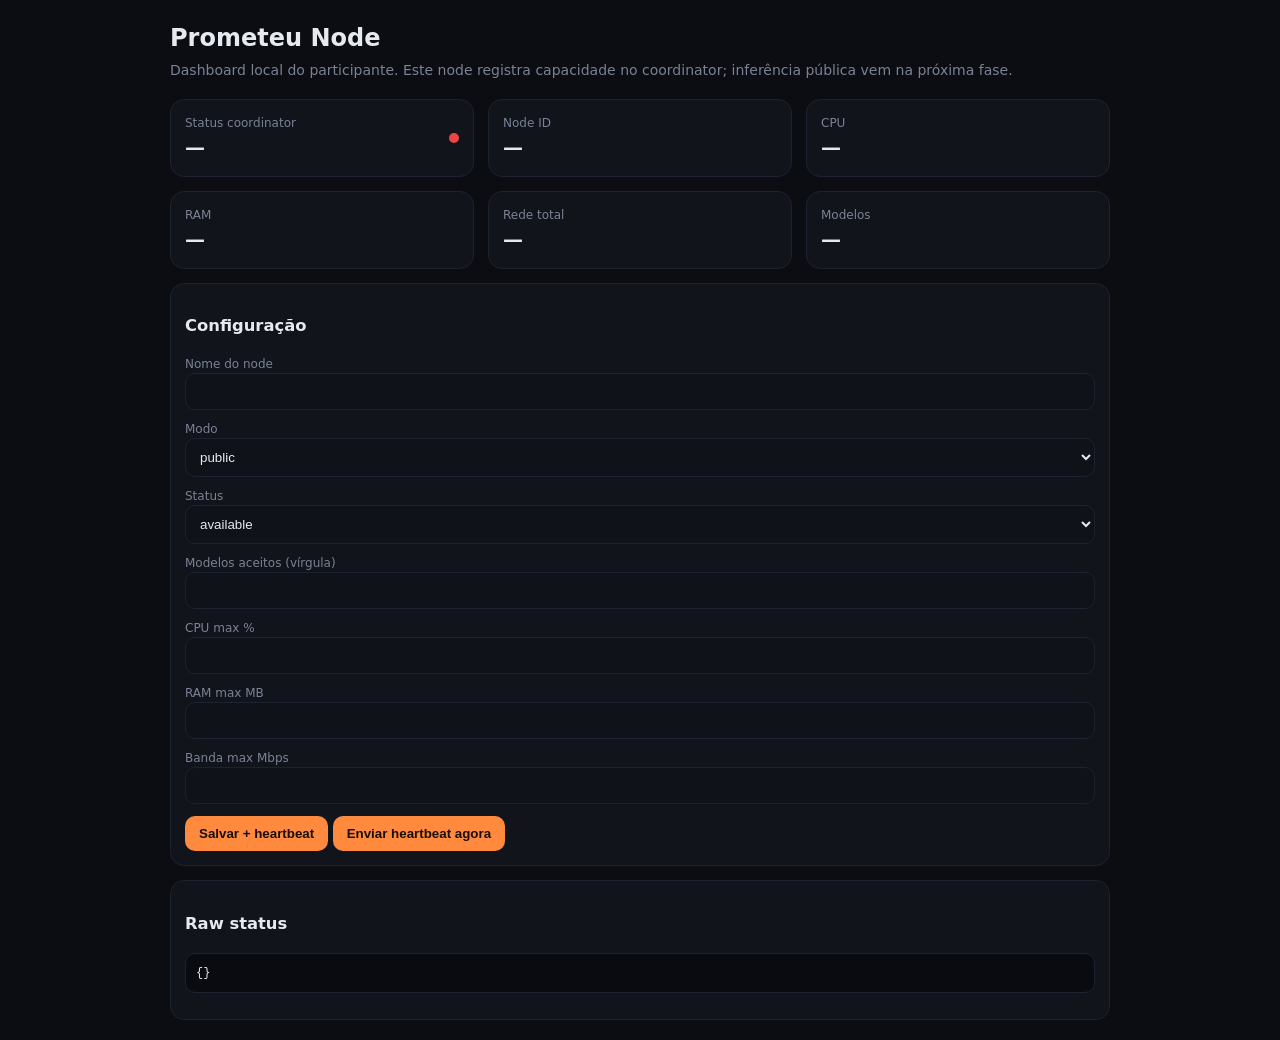
==== node/web/index.html @ 35a536c6 "feat: add public node registry and local node dashboard - Add SQLite registry endpoints to gateway -" ====
<!doctype html>
<html lang="pt-BR">
<head>
<meta charset="utf-8" />
<meta name="viewport" content="width=device-width,initial-scale=1" />
<title>Prometeu Node</title>
<style>
:root{--bg:#0b0d12;--panel:#11141b;--line:#1d2230;--text:#e6e9ef;--muted:#7a8294;--accent:#ff8a3d;--ok:#4ade80;--bad:#ef4444}
*{box-sizing:border-box} body{margin:0;background:var(--bg);color:var(--text);font:14px/1.5 system-ui,-apple-system,Segoe UI,sans-serif} main{max-width:980px;margin:0 auto;padding:20px} h1{font-size:24px;margin:0 0 4px}.sub{color:var(--muted);margin-bottom:18px}.grid{display:grid;grid-template-columns:repeat(auto-fit,minmax(260px,1fr));gap:14px}.card{background:var(--panel);border:1px solid var(--line);border-radius:14px;padding:14px}.k{color:var(--muted);font-size:12px}.v{font-size:20px;font-weight:800}.ok{color:var(--ok)}.bad{color:var(--bad)} label{display:block;color:var(--muted);font-size:12px;margin-top:10px} input,select{width:100%;background:#0f1219;color:var(--text);border:1px solid var(--line);border-radius:10px;padding:10px} button{background:var(--accent);color:#1a0d05;border:0;border-radius:10px;padding:10px 14px;font-weight:800;cursor:pointer;margin-top:12px} pre{white-space:pre-wrap;overflow:auto;background:#090b10;border:1px solid var(--line);border-radius:10px;padding:10px;font-size:12px}.row{display:flex;gap:10px;align-items:center;justify-content:space-between}.dot{width:10px;height:10px;border-radius:50%;background:var(--bad);display:inline-block}.dot.on{background:var(--ok);box-shadow:0 0 10px var(--ok)}
</style>
</head>
<body><main>
  <h1>Prometeu Node</h1>
  <div class="sub">Dashboard local do participante. Este node registra capacidade no coordinator; inferência pública vem na próxima fase.</div>

  <div class="grid">
    <div class="card"><div class="row"><div><div class="k">Status coordinator</div><div class="v" id="hb">—</div></div><span class="dot" id="dot"></span></div></div>
    <div class="card"><div class="k">Node ID</div><div class="v" id="nodeId">—</div></div>
    <div class="card"><div class="k">CPU</div><div class="v" id="cpu">—</div></div>
    <div class="card"><div class="k">RAM</div><div class="v" id="ram">—</div></div>
    <div class="card"><div class="k">Rede total</div><div class="v" id="net">—</div></div>
    <div class="card"><div class="k">Modelos</div><div class="v" id="models">—</div></div>
  </div>

  <div class="card" style="margin-top:14px">
    <h3>Configuração</h3>
    <label>Nome do node</label><input id="displayName">
    <label>Modo</label><select id="mode"><option value="public">public</option><option value="private">private</option><option value="idle-only">idle-only</option></select>
    <label>Status</label><select id="status"><option value="available">available</option><option value="paused">paused</option><option value="offline">offline</option></select>
    <label>Modelos aceitos (vírgula)</label><input id="modelsInput">
    <label>CPU max %</label><input id="cpuLimit" type="number" min="1" max="100">
    <label>RAM max MB</label><input id="ramLimit" type="number" min="128">
    <label>Banda max Mbps</label><input id="bwLimit" type="number" min="1">
    <button onclick="save()">Salvar + heartbeat</button>
    <button onclick="heartbeat()">Enviar heartbeat agora</button>
  </div>

  <div class="card" style="margin-top:14px"><h3>Raw status</h3><pre id="raw">{}</pre></div>
</main>
<script>
let last=null;
function $(id){return document.getElementById(id)}
function fmt(n,u=''){return typeof n==='number'?`${n.toFixed(n>=10?0:1)}${u}`:'—'}
async function load(){
  const r=await fetch('/api/status',{cache:'no-store'}); const d=await r.json(); last=d;
  const c=d.config, h=d.hardware, t=d.telemetry, hb=d.heartbeat;
  $('nodeId').textContent=c.node_id; $('cpu').textContent=fmt(t.cpu_percent,'%')+` / ${h.cpu_count} cores`; $('ram').textContent=`${t.ram_used_mb}MB (${fmt(t.ram_percent,'%')})`; $('net').textContent=`RX ${t.net_total_rx_mb}MB · TX ${t.net_total_tx_mb}MB`; $('models').textContent=(c.models||[]).join(', ');
  $('hb').textContent=hb.ok?'online':'erro'; $('hb').className='v '+(hb.ok?'ok':'bad'); $('dot').className='dot '+(hb.ok?'on':'');
  $('displayName').value=c.display_name||''; $('mode').value=c.mode||'public'; $('status').value=c.status||'available'; $('modelsInput').value=(c.models||[]).join(','); $('cpuLimit').value=c.limits?.cpu_percent||50; $('ramLimit').value=c.limits?.ram_mb||1024; $('bwLimit').value=c.limits?.bandwidth_mbps||20;
  $('raw').textContent=JSON.stringify(d,null,2);
}
async function save(){
  const payload={display_name:$('displayName').value,mode:$('mode').value,status:$('status').value,models:$('modelsInput').value.split(',').map(s=>s.trim()).filter(Boolean),limits:{cpu_percent:Number($('cpuLimit').value),ram_mb:Number($('ramLimit').value),bandwidth_mbps:Number($('bwLimit').value)}};
  await fetch('/api/config',{method:'POST',headers:{'Content-Type':'application/json'},body:JSON.stringify(payload)}); await heartbeat(); await load();
}
async function heartbeat(){await fetch('/api/heartbeat',{method:'POST'}).catch(()=>{}); await load();}
load(); setInterval(load,3000);
</script></body></html>
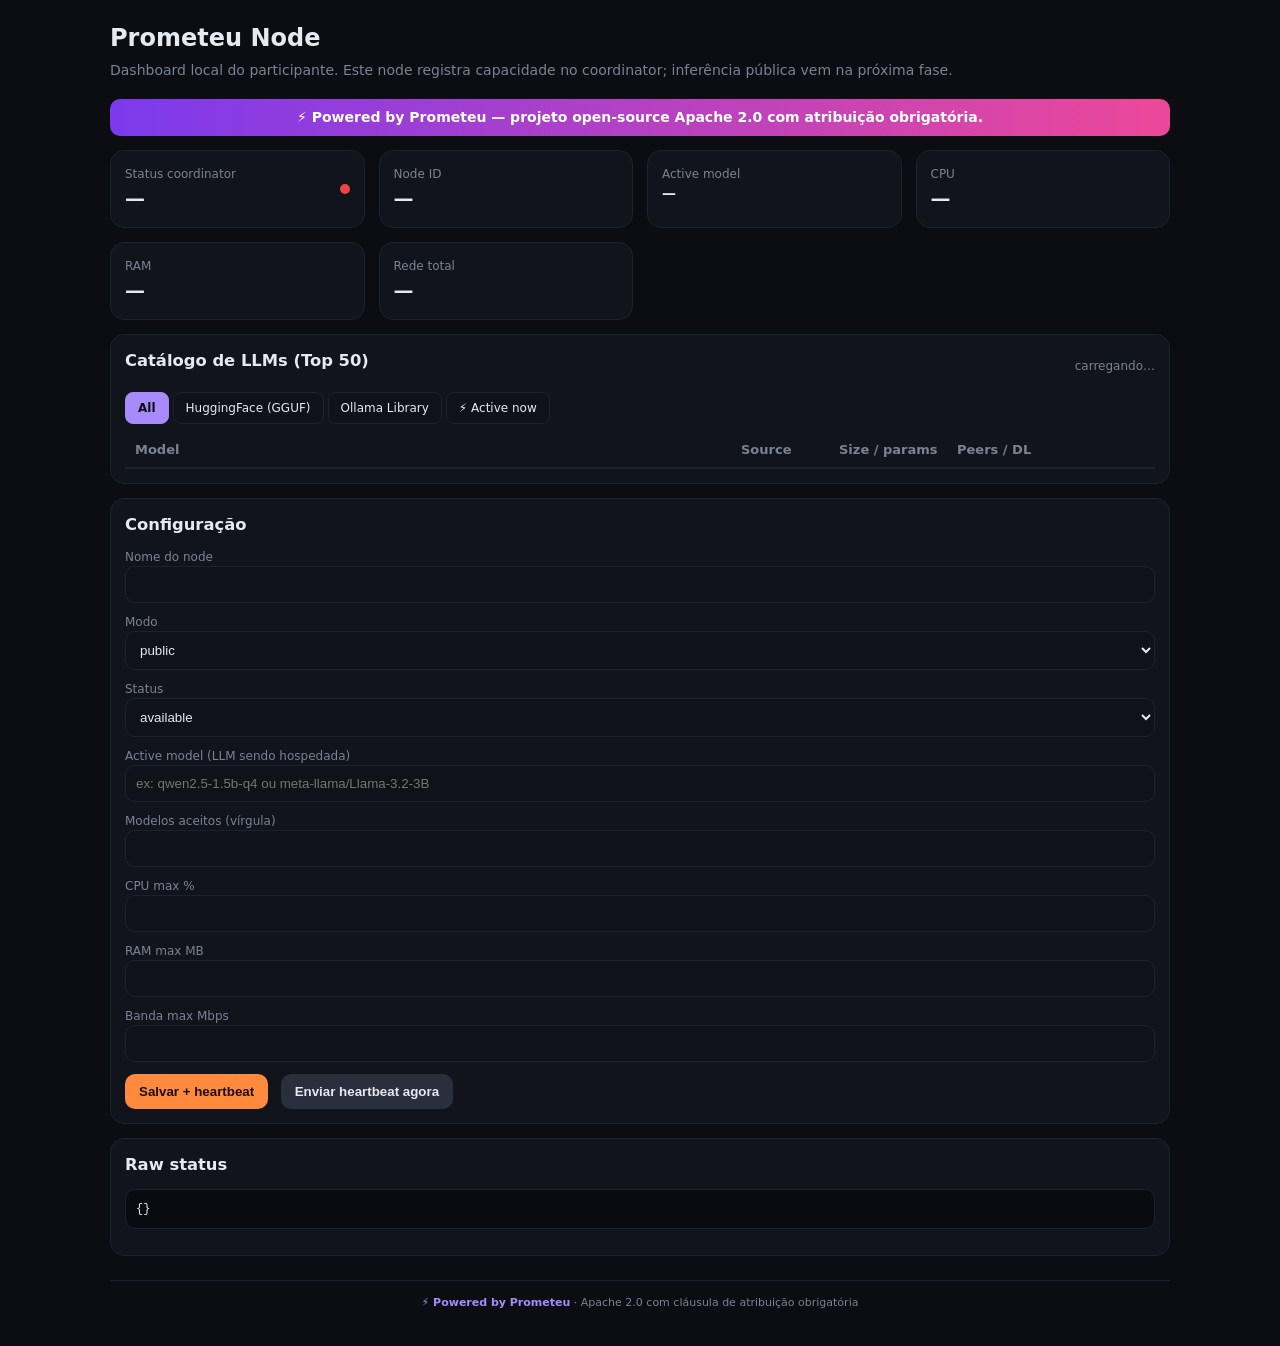
==== commit fb07ef2e: "feat(catalog): /api/catalog/llms (HF top-50 GGUF + Ollama curated) + /api/catalog/active Phase 2 + P" ====
--- a/node/web/index.html
+++ b/node/web/index.html
@@ -5,21 +5,68 @@
 <meta name="viewport" content="width=device-width,initial-scale=1" />
 <title>Prometeu Node</title>
 <style>
-:root{--bg:#0b0d12;--panel:#11141b;--line:#1d2230;--text:#e6e9ef;--muted:#7a8294;--accent:#ff8a3d;--ok:#4ade80;--bad:#ef4444}
-*{box-sizing:border-box} body{margin:0;background:var(--bg);color:var(--text);font:14px/1.5 system-ui,-apple-system,Segoe UI,sans-serif} main{max-width:980px;margin:0 auto;padding:20px} h1{font-size:24px;margin:0 0 4px}.sub{color:var(--muted);margin-bottom:18px}.grid{display:grid;grid-template-columns:repeat(auto-fit,minmax(260px,1fr));gap:14px}.card{background:var(--panel);border:1px solid var(--line);border-radius:14px;padding:14px}.k{color:var(--muted);font-size:12px}.v{font-size:20px;font-weight:800}.ok{color:var(--ok)}.bad{color:var(--bad)} label{display:block;color:var(--muted);font-size:12px;margin-top:10px} input,select{width:100%;background:#0f1219;color:var(--text);border:1px solid var(--line);border-radius:10px;padding:10px} button{background:var(--accent);color:#1a0d05;border:0;border-radius:10px;padding:10px 14px;font-weight:800;cursor:pointer;margin-top:12px} pre{white-space:pre-wrap;overflow:auto;background:#090b10;border:1px solid var(--line);border-radius:10px;padding:10px;font-size:12px}.row{display:flex;gap:10px;align-items:center;justify-content:space-between}.dot{width:10px;height:10px;border-radius:50%;background:var(--bad);display:inline-block}.dot.on{background:var(--ok);box-shadow:0 0 10px var(--ok)}
+:root{--bg:#0b0d12;--panel:#11141b;--line:#1d2230;--text:#e6e9ef;--muted:#7a8294;--accent:#ff8a3d;--accent2:#a78bfa;--ok:#4ade80;--bad:#ef4444}
+*{box-sizing:border-box} body{margin:0;background:var(--bg);color:var(--text);font:14px/1.5 system-ui,-apple-system,Segoe UI,sans-serif}
+main{max-width:1100px;margin:0 auto;padding:20px}
+h1{font-size:24px;margin:0 0 4px} h3{margin:0 0 10px}
+.sub{color:var(--muted);margin-bottom:18px}
+.grid{display:grid;grid-template-columns:repeat(auto-fit,minmax(220px,1fr));gap:14px}
+.card{background:var(--panel);border:1px solid var(--line);border-radius:14px;padding:14px}
+.k{color:var(--muted);font-size:12px}
+.v{font-size:20px;font-weight:800}
+.ok{color:var(--ok)} .bad{color:var(--bad)}
+label{display:block;color:var(--muted);font-size:12px;margin-top:10px}
+input,select{width:100%;background:#0f1219;color:var(--text);border:1px solid var(--line);border-radius:10px;padding:10px}
+button{background:var(--accent);color:#1a0d05;border:0;border-radius:10px;padding:10px 14px;font-weight:800;cursor:pointer;margin-top:12px;margin-right:8px}
+button.secondary{background:#2a2f3d;color:var(--text)}
+pre{white-space:pre-wrap;overflow:auto;background:#090b10;border:1px solid var(--line);border-radius:10px;padding:10px;font-size:12px}
+.row{display:flex;gap:10px;align-items:center;justify-content:space-between}
+.dot{width:10px;height:10px;border-radius:50%;background:var(--bad);display:inline-block}
+.dot.on{background:var(--ok);box-shadow:0 0 10px var(--ok)}
+.cat-row{display:grid;grid-template-columns:1fr 90px 110px 90px 90px;gap:8px;padding:8px 10px;border-bottom:1px solid var(--line);align-items:center;font-size:13px}
+.cat-row:hover{background:#0e1117;cursor:pointer}
+.cat-row.selected{background:rgba(167,139,250,.12);border-left:3px solid var(--accent2);padding-left:7px}
+.cat-row .name{font-weight:700;overflow:hidden;text-overflow:ellipsis;white-space:nowrap}
+.cat-row .meta{color:var(--muted);font-size:11px}
+.tabs{display:flex;gap:4px;margin-bottom:8px}
+.tab{padding:6px 12px;border-radius:8px;cursor:pointer;background:#0f1219;border:1px solid var(--line);font-size:12px}
+.tab.active{background:var(--accent2);color:#0b0d12;border-color:var(--accent2);font-weight:700}
+.badge-attr{background:linear-gradient(90deg,#7c3aed,#ec4899);color:#fff;padding:8px 14px;border-radius:10px;font-weight:700;text-align:center;margin-bottom:14px}
+.badge-attr a{color:#fff;text-decoration:none}
+footer{margin-top:24px;padding:14px;text-align:center;color:var(--muted);font-size:11px;border-top:1px solid var(--line)}
+footer a{color:var(--accent2);font-weight:600;text-decoration:none}
 </style>
 </head>
 <body><main>
   <h1>Prometeu Node</h1>
   <div class="sub">Dashboard local do participante. Este node registra capacidade no coordinator; inferência pública vem na próxima fase.</div>
 
+  <div class="badge-attr">
+    ⚡ <a href="https://github.com/maxwellmelo/prometeu" target="_blank" rel="noopener" id="brandLink">Powered by Prometeu</a>
+    — projeto open-source Apache 2.0 com atribuição obrigatória.
+  </div>
+
   <div class="grid">
     <div class="card"><div class="row"><div><div class="k">Status coordinator</div><div class="v" id="hb">—</div></div><span class="dot" id="dot"></span></div></div>
     <div class="card"><div class="k">Node ID</div><div class="v" id="nodeId">—</div></div>
+    <div class="card"><div class="k">Active model</div><div class="v" id="activeModel" style="font-size:14px">—</div></div>
     <div class="card"><div class="k">CPU</div><div class="v" id="cpu">—</div></div>
     <div class="card"><div class="k">RAM</div><div class="v" id="ram">—</div></div>
     <div class="card"><div class="k">Rede total</div><div class="v" id="net">—</div></div>
-    <div class="card"><div class="k">Modelos</div><div class="v" id="models">—</div></div>
+  </div>
+
+  <div class="card" style="margin-top:14px">
+    <div class="row" style="margin-bottom:8px"><h3>Catálogo de LLMs (Top 50)</h3><span class="k" id="catStatus">carregando…</span></div>
+    <div class="tabs">
+      <div class="tab active" data-source="all" onclick="setSource('all')">All</div>
+      <div class="tab" data-source="hf" onclick="setSource('hf')">HuggingFace (GGUF)</div>
+      <div class="tab" data-source="ollama" onclick="setSource('ollama')">Ollama Library</div>
+      <div class="tab" data-source="active" onclick="setSource('active')">⚡ Active now</div>
+    </div>
+    <div class="cat-row" style="font-weight:700;color:var(--muted);border-bottom:2px solid var(--line)">
+      <div>Model</div><div>Source</div><div>Size / params</div><div>Peers / DL</div><div></div>
+    </div>
+    <div id="catalogList" style="max-height:420px;overflow:auto"></div>
   </div>
 
   <div class="card" style="margin-top:14px">
@@ -27,32 +74,135 @@
     <label>Nome do node</label><input id="displayName">
     <label>Modo</label><select id="mode"><option value="public">public</option><option value="private">private</option><option value="idle-only">idle-only</option></select>
     <label>Status</label><select id="status"><option value="available">available</option><option value="paused">paused</option><option value="offline">offline</option></select>
+    <label>Active model (LLM sendo hospedada)</label><input id="activeModelInput" placeholder="ex: qwen2.5-1.5b-q4 ou meta-llama/Llama-3.2-3B">
     <label>Modelos aceitos (vírgula)</label><input id="modelsInput">
     <label>CPU max %</label><input id="cpuLimit" type="number" min="1" max="100">
     <label>RAM max MB</label><input id="ramLimit" type="number" min="128">
     <label>Banda max Mbps</label><input id="bwLimit" type="number" min="1">
     <button onclick="save()">Salvar + heartbeat</button>
-    <button onclick="heartbeat()">Enviar heartbeat agora</button>
+    <button class="secondary" onclick="heartbeat()">Enviar heartbeat agora</button>
   </div>
 
   <div class="card" style="margin-top:14px"><h3>Raw status</h3><pre id="raw">{}</pre></div>
+
+  <footer>
+    <a href="https://github.com/maxwellmelo/prometeu" target="_blank" rel="noopener">⚡ Powered by Prometeu</a>
+    · Apache 2.0 com cláusula de atribuição obrigatória
+  </footer>
 </main>
 <script>
 let last=null;
+let catCache={all:null,hf:null,ollama:null,active:null};
+let currentSource='all';
 function $(id){return document.getElementById(id)}
 function fmt(n,u=''){return typeof n==='number'?`${n.toFixed(n>=10?0:1)}${u}`:'—'}
+function fmtBytes(b){if(!b)return '—';const u=['B','KB','MB','GB'];let i=0,n=b;while(n>=1024&&i<3){n/=1024;i++}return n.toFixed(1)+u[i]}
+function fmtCount(n){if(!n)return '—';if(n>=1e6)return (n/1e6).toFixed(1)+'M';if(n>=1e3)return (n/1e3).toFixed(1)+'k';return n}
+
+function getCoordBase(){
+  return (last && last.config && last.config.coordinator_url) || 'https://prometeu.mx3dev.com';
+}
+
 async function load(){
   const r=await fetch('/api/status',{cache:'no-store'}); const d=await r.json(); last=d;
   const c=d.config, h=d.hardware, t=d.telemetry, hb=d.heartbeat;
-  $('nodeId').textContent=c.node_id; $('cpu').textContent=fmt(t.cpu_percent,'%')+` / ${h.cpu_count} cores`; $('ram').textContent=`${t.ram_used_mb}MB (${fmt(t.ram_percent,'%')})`; $('net').textContent=`RX ${t.net_total_rx_mb}MB · TX ${t.net_total_tx_mb}MB`; $('models').textContent=(c.models||[]).join(', ');
+  $('nodeId').textContent=c.node_id;
+  $('activeModel').textContent=c.active_model||(c.models||[])[0]||'—';
+  $('cpu').textContent=fmt(t.cpu_percent,'%')+` / ${h.cpu_count} cores`;
+  $('ram').textContent=`${t.ram_used_mb}MB (${fmt(t.ram_percent,'%')})`;
+  $('net').textContent=`RX ${t.net_total_rx_mb}MB · TX ${t.net_total_tx_mb}MB`;
   $('hb').textContent=hb.ok?'online':'erro'; $('hb').className='v '+(hb.ok?'ok':'bad'); $('dot').className='dot '+(hb.ok?'on':'');
-  $('displayName').value=c.display_name||''; $('mode').value=c.mode||'public'; $('status').value=c.status||'available'; $('modelsInput').value=(c.models||[]).join(','); $('cpuLimit').value=c.limits?.cpu_percent||50; $('ramLimit').value=c.limits?.ram_mb||1024; $('bwLimit').value=c.limits?.bandwidth_mbps||20;
+  $('displayName').value=c.display_name||''; $('mode').value=c.mode||'public'; $('status').value=c.status||'available';
+  $('activeModelInput').value=c.active_model||'';
+  $('modelsInput').value=(c.models||[]).join(',');
+  $('cpuLimit').value=c.limits?.cpu_percent||50; $('ramLimit').value=c.limits?.ram_mb||1024; $('bwLimit').value=c.limits?.bandwidth_mbps||20;
   $('raw').textContent=JSON.stringify(d,null,2);
 }
+
+async function fetchCatalog(source){
+  if(catCache[source]) return catCache[source];
+  $('catStatus').textContent='buscando ' + source + '…';
+  const base=getCoordBase();
+  try{
+    if(source==='active'){
+      const r=await fetch(base+'/api/catalog/active',{cache:'no-store'});
+      catCache[source]=await r.json();
+    } else {
+      const url=base+'/api/catalog/llms?source='+(source==='all'?'all':source)+'&limit=50';
+      const r=await fetch(url,{cache:'no-store'});
+      catCache[source]=await r.json();
+    }
+    $('catStatus').textContent='atualizado';
+  }catch(e){
+    $('catStatus').textContent='erro: '+e.message;
+    return null;
+  }
+  return catCache[source];
+}
+
+function renderCatalog(source,data){
+  const list=$('catalogList'); list.innerHTML='';
+  if(!data){list.innerHTML='<div class="cat-row"><div class="meta">Sem dados — coordinator offline?</div></div>';return}
+  const current=last?.config?.active_model;
+  let rows=[];
+
+  if(source==='active'){
+    rows=(data.models||[]).map(m=>({
+      id:m.model_id, src:m.source, size:`${m.peers} peers`,
+      meta:`${m.cpu_cores_total} cores · ${(m.ram_mb_total/1024).toFixed(1)}GB`,
+      sortLabel:m.peers,
+    }));
+    if(!rows.length){list.innerHTML='<div class="cat-row"><div class="meta">Nenhuma LLM sendo hospedada por nodes públicos ainda.</div></div>';return}
+  } else {
+    const hf=(data.huggingface||[]).map(m=>({id:m.id,src:'HF',size:m.tags?.find(t=>/[0-9]+[BM]/.test(t))||'—',meta:fmtCount(m.downloads)+' DL',sortLabel:m.downloads}));
+    const ol=(data.ollama||[]).map(m=>({id:m.id,src:'Ollama',size:m.size_bytes_latest?fmtBytes(m.size_bytes_latest):(m.params||'—'),meta:m.family,sortLabel:0}));
+    if(source==='hf') rows=hf;
+    else if(source==='ollama') rows=ol;
+    else rows=[...ol,...hf];
+  }
+
+  rows.forEach(row=>{
+    const div=document.createElement('div');
+    div.className='cat-row'+(row.id===current?' selected':'');
+    div.innerHTML=`<div class="name" title="${row.id}">${row.id}</div><div class="meta">${row.src}</div><div class="meta">${row.size}</div><div class="meta">${row.meta}</div><div><button style="padding:4px 8px;font-size:11px;margin:0" onclick="useModel('${row.id.replace(/'/g,"\\'")}')">Usar</button></div>`;
+    list.appendChild(div);
+  });
+}
+
+async function setSource(s){
+  document.querySelectorAll('.tab').forEach(t=>t.classList.toggle('active',t.dataset.source===s));
+  currentSource=s;
+  const data=await fetchCatalog(s);
+  renderCatalog(s,data);
+}
+
+function useModel(id){
+  $('activeModelInput').value=id;
+  $('activeModelInput').scrollIntoView({behavior:'smooth',block:'center'});
+  $('activeModelInput').focus();
+}
+
 async function save(){
-  const payload={display_name:$('displayName').value,mode:$('mode').value,status:$('status').value,models:$('modelsInput').value.split(',').map(s=>s.trim()).filter(Boolean),limits:{cpu_percent:Number($('cpuLimit').value),ram_mb:Number($('ramLimit').value),bandwidth_mbps:Number($('bwLimit').value)}};
-  await fetch('/api/config',{method:'POST',headers:{'Content-Type':'application/json'},body:JSON.stringify(payload)}); await heartbeat(); await load();
-}
+  const activeModel=$('activeModelInput').value.trim()||null;
+  const modelsList=$('modelsInput').value.split(',').map(s=>s.trim()).filter(Boolean);
+  // ensure active_model is in models list
+  if(activeModel && !modelsList.includes(activeModel)) modelsList.unshift(activeModel);
+  const payload={
+    display_name:$('displayName').value,
+    mode:$('mode').value,
+    status:$('status').value,
+    active_model:activeModel,
+    models:modelsList,
+    limits:{cpu_percent:Number($('cpuLimit').value),ram_mb:Number($('ramLimit').value),bandwidth_mbps:Number($('bwLimit').value)},
+  };
+  await fetch('/api/config',{method:'POST',headers:{'Content-Type':'application/json'},body:JSON.stringify(payload)});
+  await heartbeat();
+  await load();
+}
+
 async function heartbeat(){await fetch('/api/heartbeat',{method:'POST'}).catch(()=>{}); await load();}
-load(); setInterval(load,3000);
+
+load().then(()=>setSource('all'));
+setInterval(load,3000);
+setInterval(()=>{catCache.active=null;if(currentSource==='active')setSource('active')},10000);
 </script></body></html>
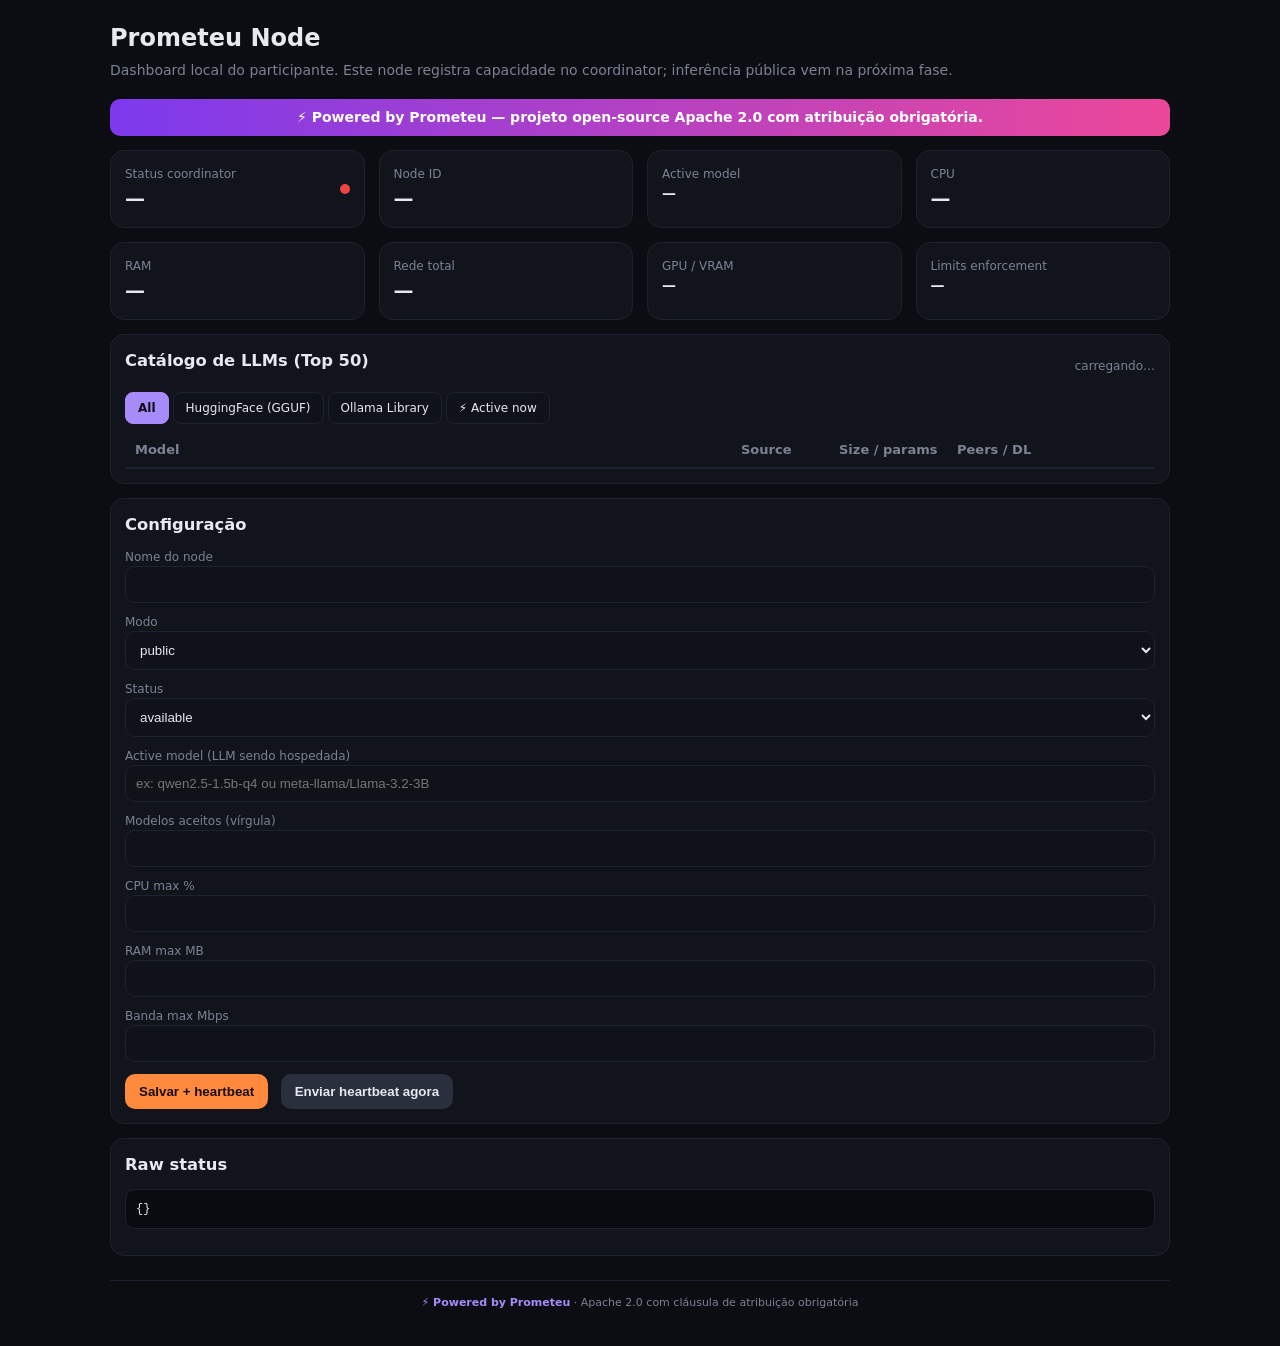
==== commit b4d60257: "feat(node): detect GPU and enforce resource limits" ====
--- a/node/web/index.html
+++ b/node/web/index.html
@@ -53,6 +53,8 @@
     <div class="card"><div class="k">CPU</div><div class="v" id="cpu">—</div></div>
     <div class="card"><div class="k">RAM</div><div class="v" id="ram">—</div></div>
     <div class="card"><div class="k">Rede total</div><div class="v" id="net">—</div></div>
+    <div class="card"><div class="k">GPU / VRAM</div><div class="v" id="gpu" style="font-size:14px">—</div></div>
+    <div class="card"><div class="k">Limits enforcement</div><div class="v" id="limitsState" style="font-size:14px">—</div></div>
   </div>
 
   <div class="card" style="margin-top:14px">
@@ -111,12 +113,18 @@
   $('cpu').textContent=fmt(t.cpu_percent,'%')+` / ${h.cpu_count} cores`;
   $('ram').textContent=`${t.ram_used_mb}MB (${fmt(t.ram_percent,'%')})`;
   $('net').textContent=`RX ${t.net_total_rx_mb}MB · TX ${t.net_total_tx_mb}MB`;
+  const gpus=h.gpus||[];
+  $('gpu').textContent=gpus.length?gpus.map(g=>`${g.vendor} ${g.model||''} ${g.vram_mb?g.vram_mb+'MB':'VRAM ?'}`).join(' · '):'nenhuma';
+  const rl=d.resource_limits||{};
+  $('limitsState').textContent=rl.applied?'enforced':'not enforced';
+  $('limitsState').className='v '+(rl.applied?'ok':'bad');
   $('hb').textContent=hb.ok?'online':'erro'; $('hb').className='v '+(hb.ok?'ok':'bad'); $('dot').className='dot '+(hb.ok?'on':'');
   $('displayName').value=c.display_name||''; $('mode').value=c.mode||'public'; $('status').value=c.status||'available';
   $('activeModelInput').value=c.active_model||'';
   $('modelsInput').value=(c.models||[]).join(',');
   $('cpuLimit').value=c.limits?.cpu_percent||50; $('ramLimit').value=c.limits?.ram_mb||1024; $('bwLimit').value=c.limits?.bandwidth_mbps||20;
   $('raw').textContent=JSON.stringify(d,null,2);
+  if(d.resource_limits && !d.resource_limits.applied && d.resource_limits.err) $('catStatus').textContent='limits: '+d.resource_limits.err;
 }
 
 async function fetchCatalog(source){
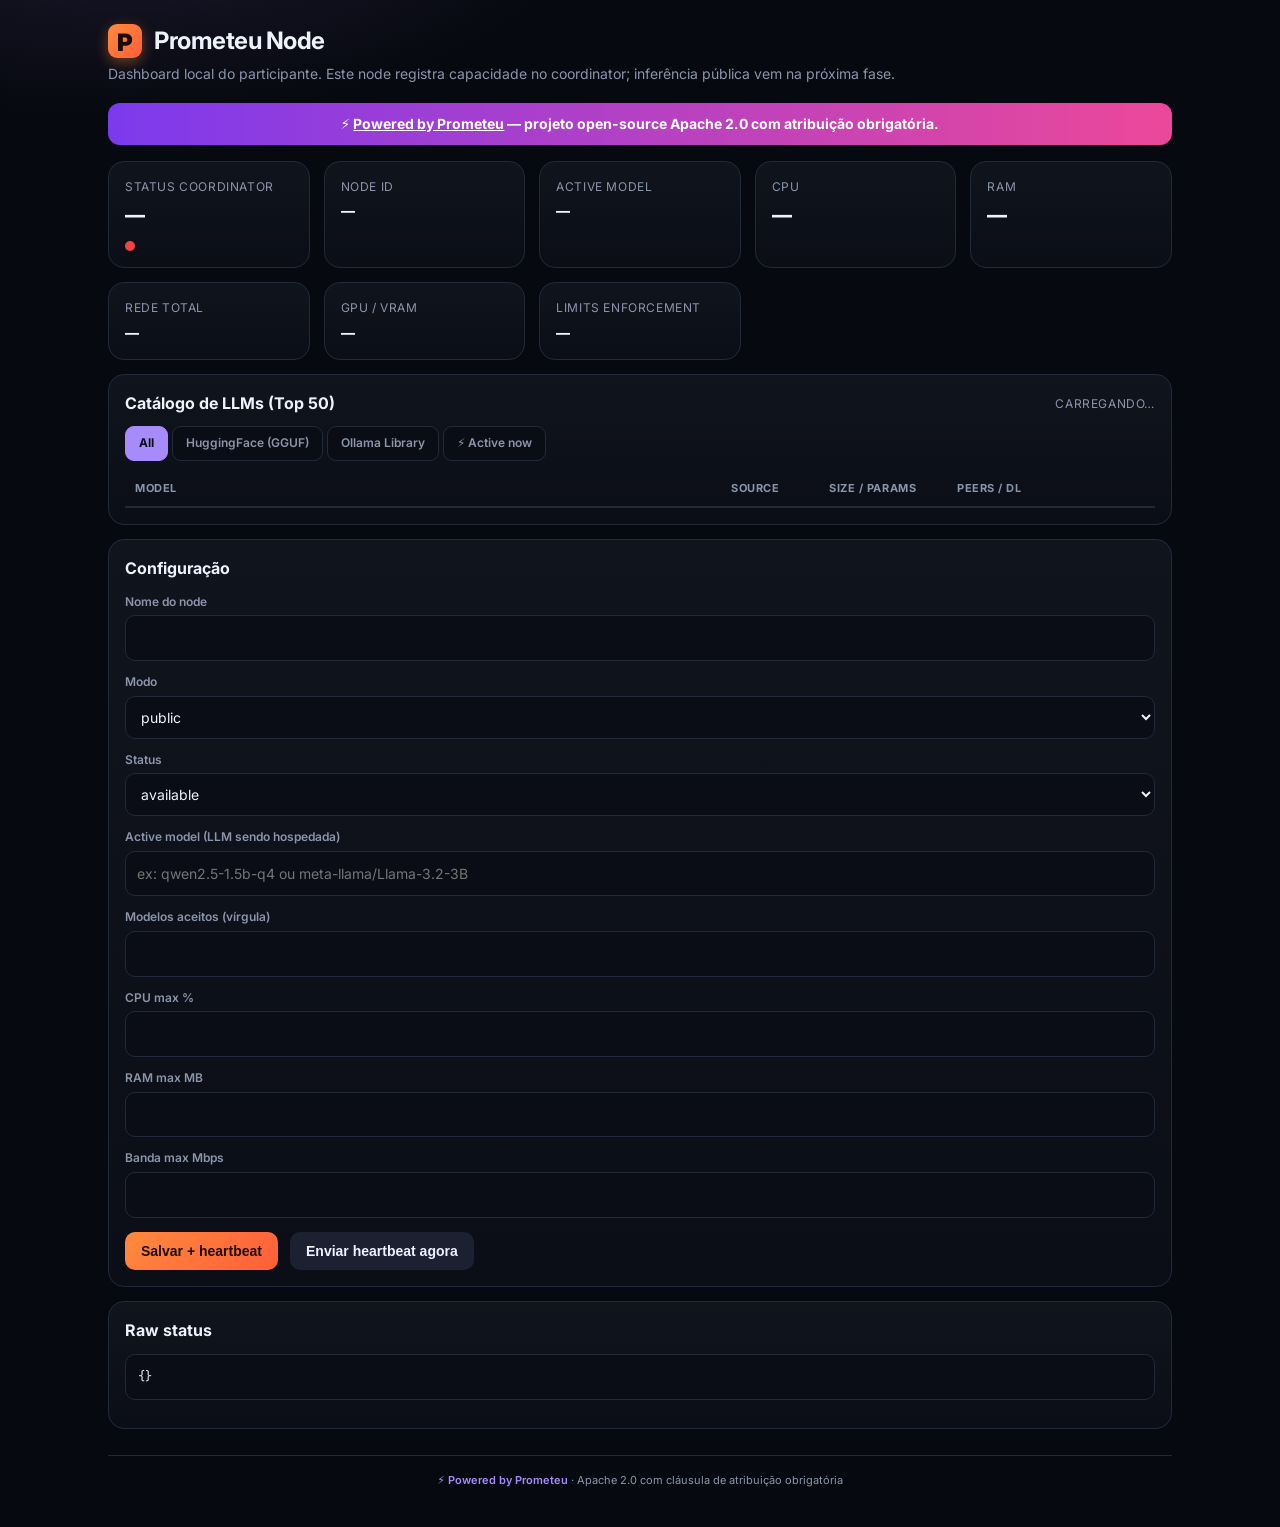
==== commit d395b1c4: "redesign(web): responsive UI/UX across all frontends - New shared design system web/prometeu.css (In" ====
--- a/node/web/index.html
+++ b/node/web/index.html
@@ -4,41 +4,64 @@
 <meta charset="utf-8" />
 <meta name="viewport" content="width=device-width,initial-scale=1" />
 <title>Prometeu Node</title>
+<link rel="preconnect" href="https://fonts.googleapis.com">
+<link rel="preconnect" href="https://fonts.gstatic.com" crossorigin>
+<link href="https://fonts.googleapis.com/css2?family=Inter:wght@400;600;700;800;900&family=JetBrains+Mono:wght@400;600&display=swap" rel="stylesheet">
 <style>
-:root{--bg:#0b0d12;--panel:#11141b;--line:#1d2230;--text:#e6e9ef;--muted:#7a8294;--accent:#ff8a3d;--accent2:#a78bfa;--ok:#4ade80;--bad:#ef4444}
-*{box-sizing:border-box} body{margin:0;background:var(--bg);color:var(--text);font:14px/1.5 system-ui,-apple-system,Segoe UI,sans-serif}
-main{max-width:1100px;margin:0 auto;padding:20px}
-h1{font-size:24px;margin:0 0 4px} h3{margin:0 0 10px}
+:root{--bg:#070910;--bg-soft:#0b0e17;--panel:#10141d;--panel2:#151a25;--panel3:#1b2130;--line:#222a3a;--line-soft:#1a2030;--text:#eef2ff;--muted:#8b95aa;--muted2:#5c6679;--accent:#ff8a3d;--accent2:#ff5e3a;--purple:#a78bfa;--ok:#4ade80;--bad:#ef4444;--font:Inter,ui-sans-serif,system-ui,-apple-system,"Segoe UI",sans-serif;--mono:"JetBrains Mono",ui-monospace,Menlo,Consolas,monospace}
+*{box-sizing:border-box}
+body{margin:0;min-height:100vh;background:radial-gradient(800px 400px at 10% -8%,rgba(167,139,250,.14),transparent 60%),var(--bg);color:var(--text);font:14px/1.55 var(--font);-webkit-font-smoothing:antialiased}
+main{max-width:1100px;margin:0 auto;padding:22px 18px}
+a{color:var(--accent);text-decoration:none}a:hover{text-decoration:underline}
+h1{font-size:24px;margin:0 0 4px;letter-spacing:-.02em;display:flex;align-items:center;gap:12px}
+h3{margin:0 0 10px;font-size:16px}
+.logo{width:34px;height:34px;border-radius:9px;background:linear-gradient(135deg,var(--accent),var(--accent2));display:grid;place-items:center;color:#190d04;font-weight:900;box-shadow:0 4px 14px rgba(255,138,61,.4)}
 .sub{color:var(--muted);margin-bottom:18px}
-.grid{display:grid;grid-template-columns:repeat(auto-fit,minmax(220px,1fr));gap:14px}
-.card{background:var(--panel);border:1px solid var(--line);border-radius:14px;padding:14px}
-.k{color:var(--muted);font-size:12px}
-.v{font-size:20px;font-weight:800}
+.grid{display:grid;grid-template-columns:repeat(auto-fit,minmax(200px,1fr));gap:14px}
+.card{background:linear-gradient(180deg,var(--panel),var(--bg-soft));border:1px solid var(--line);border-radius:16px;padding:16px}
+.k{color:var(--muted);font-size:12px;text-transform:uppercase;letter-spacing:.05em}
+.v{font-size:20px;font-weight:800;letter-spacing:-.02em;margin-top:4px}
 .ok{color:var(--ok)} .bad{color:var(--bad)}
-label{display:block;color:var(--muted);font-size:12px;margin-top:10px}
-input,select{width:100%;background:#0f1219;color:var(--text);border:1px solid var(--line);border-radius:10px;padding:10px}
-button{background:var(--accent);color:#1a0d05;border:0;border-radius:10px;padding:10px 14px;font-weight:800;cursor:pointer;margin-top:12px;margin-right:8px}
-button.secondary{background:#2a2f3d;color:var(--text)}
-pre{white-space:pre-wrap;overflow:auto;background:#090b10;border:1px solid var(--line);border-radius:10px;padding:10px;font-size:12px}
-.row{display:flex;gap:10px;align-items:center;justify-content:space-between}
-.dot{width:10px;height:10px;border-radius:50%;background:var(--bad);display:inline-block}
+label{display:block;color:var(--muted);font-size:12px;margin-top:12px;font-weight:600}
+input,select{width:100%;background:#0a0d15;color:var(--text);border:1px solid var(--line);border-radius:10px;padding:11px;font:inherit;margin-top:4px}
+input:focus,select:focus{outline:none;border-color:var(--purple)}
+button{background:linear-gradient(135deg,var(--accent),var(--accent2));color:#1a0d05;border:0;border-radius:10px;padding:11px 16px;font-weight:800;cursor:pointer;margin-top:14px;margin-right:8px;font-size:14px;transition:transform .12s,box-shadow .18s}
+button:hover{transform:translateY(-1px);box-shadow:0 8px 20px rgba(255,138,61,.3)}
+button.secondary{background:var(--panel3);color:var(--text);box-shadow:none}
+button.secondary:hover{background:var(--panel2);box-shadow:none}
+pre{white-space:pre-wrap;overflow:auto;background:#0a0d15;border:1px solid var(--line);border-radius:10px;padding:12px;font:12px/1.6 var(--mono);-webkit-overflow-scrolling:touch}
+.row{display:flex;gap:10px;align-items:center;justify-content:space-between;flex-wrap:wrap}
+.dot{width:10px;height:10px;border-radius:50%;background:var(--bad);display:inline-block;flex:0 0 auto}
 .dot.on{background:var(--ok);box-shadow:0 0 10px var(--ok)}
-.cat-row{display:grid;grid-template-columns:1fr 90px 110px 90px 90px;gap:8px;padding:8px 10px;border-bottom:1px solid var(--line);align-items:center;font-size:13px}
-.cat-row:hover{background:#0e1117;cursor:pointer}
-.cat-row.selected{background:rgba(167,139,250,.12);border-left:3px solid var(--accent2);padding-left:7px}
+.catwrap{overflow-x:auto;-webkit-overflow-scrolling:touch}
+.cat-table{min-width:560px}
+.cat-row{display:grid;grid-template-columns:1fr 90px 120px 100px 80px;gap:8px;padding:9px 10px;border-bottom:1px solid var(--line-soft);align-items:center;font-size:13px}
+.cat-row.head{font-weight:700;color:var(--muted);border-bottom:2px solid var(--line);text-transform:uppercase;font-size:11px;letter-spacing:.05em}
+.cat-row:not(.head):hover{background:#0e1117;cursor:pointer}
+.cat-row.selected{background:rgba(167,139,250,.12);border-left:3px solid var(--purple);padding-left:7px}
 .cat-row .name{font-weight:700;overflow:hidden;text-overflow:ellipsis;white-space:nowrap}
 .cat-row .meta{color:var(--muted);font-size:11px}
-.tabs{display:flex;gap:4px;margin-bottom:8px}
-.tab{padding:6px 12px;border-radius:8px;cursor:pointer;background:#0f1219;border:1px solid var(--line);font-size:12px}
-.tab.active{background:var(--accent2);color:#0b0d12;border-color:var(--accent2);font-weight:700}
-.badge-attr{background:linear-gradient(90deg,#7c3aed,#ec4899);color:#fff;padding:8px 14px;border-radius:10px;font-weight:700;text-align:center;margin-bottom:14px}
-.badge-attr a{color:#fff;text-decoration:none}
-footer{margin-top:24px;padding:14px;text-align:center;color:var(--muted);font-size:11px;border-top:1px solid var(--line)}
-footer a{color:var(--accent2);font-weight:600;text-decoration:none}
+.cat-row button{padding:5px 10px;font-size:11px;margin:0}
+.tabs{display:flex;gap:4px;margin-bottom:10px;flex-wrap:wrap}
+.tab{padding:7px 13px;border-radius:9px;cursor:pointer;background:#0a0d15;border:1px solid var(--line);font-size:12px;font-weight:600;color:var(--muted)}
+.tab.active{background:var(--purple);color:#0b0d12;border-color:var(--purple);font-weight:700}
+.badge-attr{background:linear-gradient(90deg,#7c3aed,#ec4899);color:#fff;padding:10px 16px;border-radius:12px;font-weight:700;text-align:center;margin-bottom:16px}
+.badge-attr a{color:#fff;text-decoration:underline}
+footer{margin-top:26px;padding:16px;text-align:center;color:var(--muted);font-size:11px;border-top:1px solid var(--line)}
+footer a{color:var(--purple);font-weight:600}
+::selection{background:rgba(255,138,61,.3)}
+@media (max-width:600px){
+  main{padding:16px 12px}
+  h1{font-size:20px}
+  .cat-row{grid-template-columns:1fr 70px 90px 70px 70px}
+  button{width:100%;margin-right:0}
+  button.secondary{margin-top:8px}
+}
+@media (prefers-reduced-motion:reduce){*{transition:none!important}}
 </style>
 </head>
 <body><main>
-  <h1>Prometeu Node</h1>
+  <h1><span class="logo">P</span>Prometeu Node</h1>
   <div class="sub">Dashboard local do participante. Este node registra capacidade no coordinator; inferência pública vem na próxima fase.</div>
 
   <div class="badge-attr">
@@ -48,27 +71,31 @@
 
   <div class="grid">
     <div class="card"><div class="row"><div><div class="k">Status coordinator</div><div class="v" id="hb">—</div></div><span class="dot" id="dot"></span></div></div>
-    <div class="card"><div class="k">Node ID</div><div class="v" id="nodeId">—</div></div>
+    <div class="card"><div class="k">Node ID</div><div class="v" id="nodeId" style="font-size:14px">—</div></div>
     <div class="card"><div class="k">Active model</div><div class="v" id="activeModel" style="font-size:14px">—</div></div>
     <div class="card"><div class="k">CPU</div><div class="v" id="cpu">—</div></div>
     <div class="card"><div class="k">RAM</div><div class="v" id="ram">—</div></div>
-    <div class="card"><div class="k">Rede total</div><div class="v" id="net">—</div></div>
+    <div class="card"><div class="k">Rede total</div><div class="v" id="net" style="font-size:14px">—</div></div>
     <div class="card"><div class="k">GPU / VRAM</div><div class="v" id="gpu" style="font-size:14px">—</div></div>
     <div class="card"><div class="k">Limits enforcement</div><div class="v" id="limitsState" style="font-size:14px">—</div></div>
   </div>
 
   <div class="card" style="margin-top:14px">
-    <div class="row" style="margin-bottom:8px"><h3>Catálogo de LLMs (Top 50)</h3><span class="k" id="catStatus">carregando…</span></div>
+    <div class="row" style="margin-bottom:10px"><h3 style="margin:0">Catálogo de LLMs (Top 50)</h3><span class="k" id="catStatus">carregando…</span></div>
     <div class="tabs">
       <div class="tab active" data-source="all" onclick="setSource('all')">All</div>
       <div class="tab" data-source="hf" onclick="setSource('hf')">HuggingFace (GGUF)</div>
       <div class="tab" data-source="ollama" onclick="setSource('ollama')">Ollama Library</div>
       <div class="tab" data-source="active" onclick="setSource('active')">⚡ Active now</div>
     </div>
-    <div class="cat-row" style="font-weight:700;color:var(--muted);border-bottom:2px solid var(--line)">
-      <div>Model</div><div>Source</div><div>Size / params</div><div>Peers / DL</div><div></div>
+    <div class="catwrap">
+      <div class="cat-table">
+        <div class="cat-row head">
+          <div>Model</div><div>Source</div><div>Size / params</div><div>Peers / DL</div><div></div>
+        </div>
+        <div id="catalogList" style="max-height:420px;overflow:auto"></div>
+      </div>
     </div>
-    <div id="catalogList" style="max-height:420px;overflow:auto"></div>
   </div>
 
   <div class="card" style="margin-top:14px">
@@ -172,7 +199,7 @@
   rows.forEach(row=>{
     const div=document.createElement('div');
     div.className='cat-row'+(row.id===current?' selected':'');
-    div.innerHTML=`<div class="name" title="${row.id}">${row.id}</div><div class="meta">${row.src}</div><div class="meta">${row.size}</div><div class="meta">${row.meta}</div><div><button style="padding:4px 8px;font-size:11px;margin:0" onclick="useModel('${row.id.replace(/'/g,"\\'")}')">Usar</button></div>`;
+    div.innerHTML=`<div class="name" title="${row.id}">${row.id}</div><div class="meta">${row.src}</div><div class="meta">${row.size}</div><div class="meta">${row.meta}</div><div><button onclick="useModel('${row.id.replace(/'/g,"\\'")}')">Usar</button></div>`;
     list.appendChild(div);
   });
 }
@@ -193,7 +220,6 @@
 async function save(){
   const activeModel=$('activeModelInput').value.trim()||null;
   const modelsList=$('modelsInput').value.split(',').map(s=>s.trim()).filter(Boolean);
-  // ensure active_model is in models list
   if(activeModel && !modelsList.includes(activeModel)) modelsList.unshift(activeModel);
   const payload={
     display_name:$('displayName').value,
